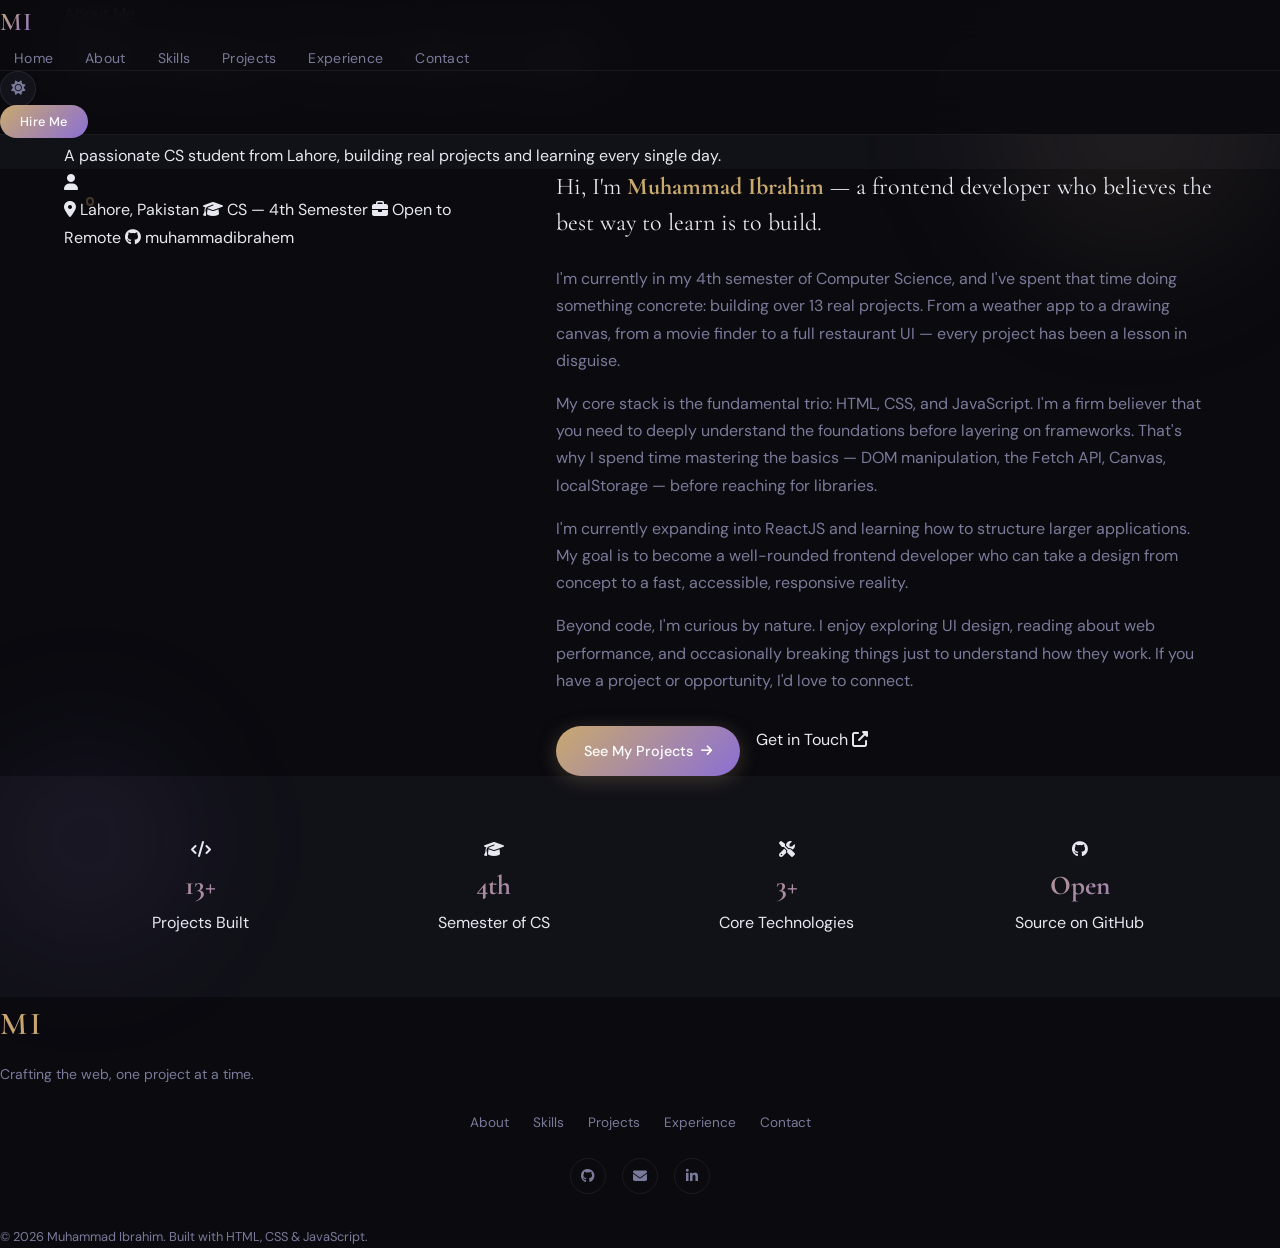
==== about.html @ be1a6e33 "first" ====
<!DOCTYPE html>
<html lang="en" data-theme="dark">
    <head>
        <meta charset="UTF-8">
        <meta name="viewport" content="width=device-width, initial-scale=1.0">
        <meta name="description" content="About Muhammad Ibrahim — CS student, frontend developer, and lifelong learner.">
        <title>About — Muhammad Ibrahim</title>
        <link rel="preconnect" href="https://fonts.googleapis.com">
        <link rel="preconnect" href="https://fonts.gstatic.com" crossorigin>
        <link href="https://fonts.googleapis.com/css2?family=Cormorant+Garamond:ital,wght@0,300;0,400;0,600;1,300;1,400&family=DM+Sans:wght@300;400;500&family=DM+Mono:wght@400;500&display=swap" rel="stylesheet">
        <link rel="stylesheet" href="https://cdnjs.cloudflare.com/ajax/libs/font-awesome/6.5.0/css/all.min.css">
        <link rel="stylesheet" href="style.css">
    </head>
    <body>
        <button id="back-to-top" aria-label="Back to top">
            <i class="fas fa-arrow-up"></i>
        </button>
        <header id="navbar">
            <nav class="nav-inner">
                <a href="index.html" class="nav-logo">MI</a>
                <ul class="nav-links">
                    <li>
                        <a href="index.html" class="nav-link">Home</a>
                    </li>
                    <li>
                        <a href="about.html" class="nav-link">About</a>
                    </li>
                    <li>
                        <a href="skills.html" class="nav-link">Skills</a>
                    </li>
                    <li>
                        <a href="projects.html" class="nav-link">Projects</a>
                    </li>
                    <li>
                        <a href="experience.html" class="nav-link">Experience</a>
                    </li>
                    <li>
                        <a href="index.html#contact" class="nav-link">Contact</a>
                    </li>
                </ul>
                <div class="nav-right">
                    <button id="theme-toggle" aria-label="Toggle theme">
                        <i id="theme-icon" class="fas fa-sun"></i>
                    </button>
                    <a href="index.html#contact" class="btn-hire">Hire Me</a>
                    <button
                        class="hamburger"
                        id="hamburger"
                        aria-label="Menu"
                        aria-expanded="false"
                    >
                        <span></span>
                        <span></span>
                        <span></span>
                    </button>
                </div>
            </nav>
            <div class="mobile-menu" id="mobile-menu">
                <ul>
                    <li>
                        <a href="index.html" class="mobile-link">Home</a>
                    </li>
                    <li>
                        <a href="about.html" class="mobile-link active">About</a>
                    </li>
                    <li>
                        <a href="skills.html" class="mobile-link">Skills</a>
                    </li>
                    <li>
                        <a href="projects.html" class="mobile-link">Projects</a>
                    </li>
                    <li>
                        <a href="experience.html" class="mobile-link">Experience</a>
                    </li>
                    <li>
                        <a href="index.html#contact" class="mobile-link">Contact</a>
                    </li>
                </ul>
            </div>
        </header>
        <main>
            <!-- PAGE HEADER -->
            <div class="page-header" style="background:var(--bg-2);">
                <div class="container">
                    <p class="section-eyebrow reveal">About Me</p>
                    <h1 class="section-title reveal">The Story
                        <em>Behind</em> the Code
                    </h1>
                    <p class="section-desc reveal">A passionate CS student from Lahore, building real projects and learning every single day.</p>
                </div>
                <!-- subtle orbs -->
                <div style="position:absolute;top:-10%;right:-5%;width:420px;height:420px;border-radius:50%;background:radial-gradient(circle,rgba(201,169,110,0.12),transparent 70%);filter:blur(60px);pointer-events:none;" aria-hidden="true"></div>
                <div style="position:absolute;bottom:-10%;left:-5%;width:300px;height:300px;border-radius:50%;background:radial-gradient(circle,rgba(139,111,212,0.12),transparent 70%);filter:blur(60px);pointer-events:none;" aria-hidden="true"></div>
            </div>
            <!-- ABOUT CONTENT -->
            <div class="about-wrap" style="background:var(--bg);">
                <div class="container">
                    <div class="about-grid">
                        <!-- Image column -->
                        <div class="about-img-col reveal">
                            <div class="about-img-frame">
                                <img
                                    src="photo.png"
                                    alt="Muhammad Ibrahim"
                                    class="about-photo"
                                    onerror="this.style.display='none';this.nextElementSibling.style.display='flex'"
                                >
                                <div class="about-photo-placeholder" style="display:none">
                                    <i class="fas fa-user"></i>
                                </div>
                                <div class="about-img-accent" aria-hidden="true"></div>
                            </div>
                            <div class="about-chips">
                                <span class="chip">
                                    <i class="fas fa-map-marker-alt"></i> Lahore, Pakistan
                                </span>
                                <span class="chip">
                                    <i class="fas fa-graduation-cap"></i> CS — 4th Semester
                                </span>
                                <span class="chip">
                                    <i class="fas fa-briefcase"></i> Open to Remote
                                </span>
                                <span class="chip">
                                    <i class="fab fa-github"></i> muhammadibrahem
                                </span>
                            </div>
                        </div>
                        <!-- Text column -->
                        <div class="about-text-col">
                            <p class="about-intro reveal">
                                Hi, I'm
                                <strong>Muhammad Ibrahim</strong>
                                — a frontend developer who believes the best way to learn is to build.
                            </p>
                            <p class="about-body reveal">
                                I'm currently in my 4th semester of Computer Science, and I've spent that time doing something concrete: building over 13 real projects. From a weather app to a drawing canvas, from a movie finder to a full restaurant UI — every project has been a lesson in disguise.
                            </p>
                            <p class="about-body reveal">
                                My core stack is the fundamental trio: HTML, CSS, and JavaScript. I'm a firm believer that you need to deeply understand the foundations before layering on frameworks. That's why I spend time mastering the basics — DOM manipulation, the Fetch API, Canvas, localStorage — before reaching for libraries.
                            </p>
                            <p class="about-body reveal">
                                I'm currently expanding into ReactJS and learning how to structure larger applications. My goal is to become a well-rounded frontend developer who can take a design from concept to a fast, accessible, responsive reality.
                            </p>
                            <p class="about-body reveal">
                                Beyond code, I'm curious by nature. I enjoy exploring UI design, reading about web performance, and occasionally breaking things just to understand how they work. If you have a project or opportunity, I'd love to connect.
                            </p>
                            <div class="about-cta reveal">
                                <a href="projects.html" class="btn-primary">See My Projects
                                    <i class="fas fa-arrow-right"></i>
                                </a>
                                <a href="index.html#contact" class="btn-ghost">Get in Touch
                                    <i class="fas fa-external-link-alt"></i>
                                </a>
                            </div>
                        </div>
                    </div>
                </div>
            </div>
            <!-- QUICK FACTS STRIP -->
            <div style="background:var(--bg-2); padding:60px 0;">
                <div class="container">
                    <div style="display:grid;grid-template-columns:repeat(auto-fit,minmax(180px,1fr));gap:1.25rem;">
                        <div class="qnav-card reveal" data-delay="1" style="text-align:center;align-items:center;">
                            <div class="qnav-icon">
                                <i class="fas fa-code"></i>
                            </div>
                            <h3 style="font-size:1.7rem;font-family:'Cormorant Garamond',serif;background:var(--gradient);-webkit-background-clip:text;-webkit-text-fill-color:transparent;background-clip:text;">13+</h3>
                            <p>Projects Built</p>
                        </div>
                        <div class="qnav-card reveal" data-delay="2" style="text-align:center;align-items:center;">
                            <div class="qnav-icon">
                                <i class="fas fa-graduation-cap"></i>
                            </div>
                            <h3 style="font-size:1.7rem;font-family:'Cormorant Garamond',serif;background:var(--gradient);-webkit-background-clip:text;-webkit-text-fill-color:transparent;background-clip:text;">4th</h3>
                            <p>Semester of CS</p>
                        </div>
                        <div class="qnav-card reveal" data-delay="3" style="text-align:center;align-items:center;">
                            <div class="qnav-icon">
                                <i class="fas fa-tools"></i>
                            </div>
                            <h3 style="font-size:1.7rem;font-family:'Cormorant Garamond',serif;background:var(--gradient);-webkit-background-clip:text;-webkit-text-fill-color:transparent;background-clip:text;">3+</h3>
                            <p>Core Technologies</p>
                        </div>
                        <div class="qnav-card reveal" data-delay="4" style="text-align:center;align-items:center;">
                            <div class="qnav-icon">
                                <i class="fab fa-github"></i>
                            </div>
                            <h3 style="font-size:1.7rem;font-family:'Cormorant Garamond',serif;background:var(--gradient);-webkit-background-clip:text;-webkit-text-fill-color:transparent;background-clip:text;">Open</h3>
                            <p>Source on GitHub</p>
                        </div>
                    </div>
                </div>
            </div>
        </main>
        <footer>
            <div class="footer-inner">
                <div class="footer-logo">MI</div>
                <p class="footer-tagline">Crafting the web, one project at a time.</p>
                <div class="footer-links">
                    <a href="about.html">About</a>
                    <a href="skills.html">Skills</a>
                    <a href="projects.html">Projects</a>
                    <a href="experience.html">Experience</a>
                    <a href="index.html#contact">Contact</a>
                </div>
                <div class="footer-social">
                    <a
                        href="https://github.com/muhammadibrahem"
                        target="_blank"
                        rel="noopener"
                        aria-label="GitHub"
                    >
                        <i class="fab fa-github"></i>
                    </a>
                    <a href="https://mail.google.com/mail/?view=cm&fs=1&to=muibraheem662@gmail.com" target="_blank" aria-label="Email">
                        <i class="fas fa-envelope"></i>
                    </a>
                    <a href="#" aria-label="LinkedIn">
                        <i class="fab fa-linkedin-in"></i>
                    </a>
                </div>
                <p class="footer-copy">© 2026 Muhammad Ibrahim. Built with HTML, CSS &amp; JavaScript.</p>
            </div>
        </footer>
        <script src="script.js"></script>
    </body>
</html>
---- style.css ----
/* =============================================
   CSS VARIABLES & THEME
============================================= */
:root {
    /* Dark Theme (default) */
    --bg: #0a0a0f;
    --bg-2: #111118;
    --bg-card: #13131c;
    --bg-glass: rgba(19, 19, 28, 0.8);
    --border: rgba(255, 255, 255, 0.07);
    --border-hover: rgba(255, 255, 255, 0.15);
    --text: #e8e8f0;
    --text-muted: #7a7a9a;
    --text-light: #b0b0cc;
    --accent: #c9a96e;
    --accent-2: #8b6fd4;
    --accent-glow: rgba(201, 169, 110, 0.15);
    --accent-glow-2: rgba(139, 111, 212, 0.15);
    --gradient: linear-gradient(135deg, #c9a96e 0%, #8b6fd4 100%);
    --shadow-card: 0 8px 32px rgba(0, 0, 0, 0.4);
    --shadow-hover: 0 16px 48px rgba(0, 0, 0, 0.6);
    --nav-bg: rgba(10, 10, 15, 0.92);
    --radius: 16px;
    --radius-sm: 8px;
    --transition: 0.35s cubic-bezier(0.4, 0, 0.2, 1);
}

[data-theme="light"] {
    --bg: #f5f4f0;
    --bg-2: #eeede8;
    --bg-card: #ffffff;
    --bg-glass: rgba(255, 255, 255, 0.85);
    --border: rgba(0, 0, 0, 0.08);
    --border-hover: rgba(0, 0, 0, 0.18);
    --text: #1a1a2e;
    --text-muted: #888;
    --text-light: #555;
    --accent: #b5883e;
    --accent-2: #6f4fc4;
    --accent-glow: rgba(181, 136, 62, 0.12);
    --accent-glow-2: rgba(111, 79, 196, 0.12);
    --shadow-card: 0 4px 24px rgba(0, 0, 0, 0.1);
    --shadow-hover: 0 12px 36px rgba(0, 0, 0, 0.18);
    --nav-bg: rgba(245, 244, 240, 0.95);
}

/* =============================================
   RESET & BASE
============================================= */
*,
*::before,
*::after {
    box-sizing: border-box;
    margin: 0;
    padding: 0;
}

html {
    scroll-behavior: smooth;
    font-size: 16px;
}

body {
    font-family: 'DM Sans', sans-serif;
    background: var(--bg);
    color: var(--text);
    overflow-x: hidden;
    line-height: 1.7;
    cursor: none;
}

@media (pointer: coarse) {
    body {
        cursor: auto;
    }
}

img {
    max-width: 100%;
    display: block;
}

a {
    text-decoration: none;
    color: inherit;
}

ul {
    list-style: none;
}

button {
    cursor: none;
    border: none;
    background: none;
    font-family: inherit;
}

@media (pointer: coarse) {
    button {
        cursor: pointer;
    }
}

section {
    padding: 100px 0;
    position: relative;
}

.container {
    width: 90%;
    max-width: 1200px;
    margin: 0 auto;
}

/* =============================================
   CUSTOM CURSOR
============================================= */
#cursor {
    width: 8px;
    height: 8px;
    background: var(--accent);
    border-radius: 50%;
    position: fixed;
    top: 0;
    left: 0;
    pointer-events: none;
    z-index: 9999;
    transform: translate(-50%, -50%);
    transition: width 0.2s, height 0.2s, background 0.2s;
}

#cursor-follower {
    width: 32px;
    height: 32px;
    border: 1.5px solid var(--accent);
    border-radius: 50%;
    position: fixed;
    top: 0;
    left: 0;
    pointer-events: none;
    z-index: 9998;
    transform: translate(-50%, -50%);
    transition: transform 0.12s ease, width 0.25s, height 0.25s, opacity 0.25s, border-color 0.25s;
    opacity: 0.6;
}

#cursor.cursor-hover {
    width: 14px;
    height: 14px;
    background: var(--accent-2);
}

#cursor-follower.cursor-hover {
    width: 48px;
    height: 48px;
    border-color: var(--accent-2);
    opacity: 0.4;
}

@media (pointer: coarse) {

    #cursor,
    #cursor-follower {
        display: none;
    }
}

/* =============================================
   PRELOADER
============================================= */
#preloader {
    position: fixed;
    inset: 0;
    background: var(--bg);
    z-index: 10000;
    display: flex;
    align-items: center;
    justify-content: center;
    transition: opacity 0.6s, visibility 0.6s;
}

#preloader.hidden {
    opacity: 0;
    visibility: hidden;
    pointer-events: none;
}

.preloader-inner {
    text-align: center;
}

.preloader-logo {
    font-family: 'Cormorant Garamond', serif;
    font-size: 3rem;
    font-weight: 600;
    background: var(--gradient);
    -webkit-background-clip: text;
    -webkit-text-fill-color: transparent;
    background-clip: text;
    margin-bottom: 2rem;
    letter-spacing: 0.1em;
}

.preloader-bar {
    width: 200px;
    height: 2px;
    background: var(--border);
    border-radius: 2px;
    margin: 0 auto 1rem;
    overflow: hidden;
}

.preloader-fill {
    height: 100%;
    background: var(--gradient);
    border-radius: 2px;
    width: 0;
    animation: preloadFill 1.8s cubic-bezier(0.4, 0, 0.2, 1) forwards;
}

@keyframes preloadFill {
    to {
        width: 100%;
    }
}

.preloader-text {
    font-family: 'DM Mono', monospace;
    font-size: 0.75rem;
    color: var(--text-muted);
    letter-spacing: 0.15em;
}

/* =============================================
   BACK TO TOP
============================================= */
#back-to-top {
    position: fixed;
    bottom: 2rem;
    right: 2rem;
    width: 44px;
    height: 44px;
    background: var(--gradient);
    border-radius: 50%;
    display: flex;
    align-items: center;
    justify-content: center;
    color: #fff;
    font-size: 0.9rem;
    opacity: 0;
    pointer-events: none;
    transition: opacity 0.3s, transform 0.3s;
    z-index: 999;
    box-shadow: 0 4px 16px rgba(0, 0, 0, 0.3);
}

#back-to-top.visible {
    opacity: 1;
    pointer-events: all;
}

#back-to-top:hover {
    transform: translateY(-3px);
}

/* =============================================
   NAVBAR
============================================= */
#navbar {
    position: fixed;
    top: 0;
    left: 0;
    right: 0;
    background: var(--nav-bg);
    backdrop-filter: blur(20px);
    border-bottom: 1px solid var(--border);
    z-index: 1000;
    transition: transform 0.3s, box-shadow 0.3s;
}

#navbar.scrolled {
    box-shadow: 0 4px 32px rgba(0, 0, 0, 0.2);
}

#navbar.hidden {
    transform: translateY(-100%);
}

.nav-container {
    width: 90%;
    max-width: 1200px;
    margin: 0 auto;
    display: flex;
    align-items: center;
    height: 70px;
    gap: 2rem;
}

.nav-logo {
    font-family: 'Cormorant Garamond', serif;
    font-size: 1.6rem;
    font-weight: 600;
    background: var(--gradient);
    -webkit-background-clip: text;
    -webkit-text-fill-color: transparent;
    background-clip: text;
    letter-spacing: 0.05em;
    flex-shrink: 0;
}

.nav-links {
    display: flex;
    gap: 0.25rem;
    margin-left: auto;
}

.nav-link {
    font-size: 0.875rem;
    font-weight: 400;
    color: var(--text-muted);
    padding: 0.5rem 0.875rem;
    border-radius: var(--radius-sm);
    transition: color var(--transition), background var(--transition);
    letter-spacing: 0.02em;
}

.nav-link:hover,
.nav-link.active {
    color: var(--text);
    background: var(--accent-glow);
}

.nav-link.active {
    color: var(--accent);
}

.nav-actions {
    display: flex;
    align-items: center;
    gap: 0.75rem;
    flex-shrink: 0;
}

#theme-toggle {
    width: 36px;
    height: 36px;
    border-radius: 50%;
    background: var(--bg-card);
    border: 1px solid var(--border);
    display: flex;
    align-items: center;
    justify-content: center;
    color: var(--text-muted);
    font-size: 0.9rem;
    transition: color var(--transition), border-color var(--transition), transform 0.3s;
}

#theme-toggle:hover {
    color: var(--accent);
    border-color: var(--accent);
    transform: rotate(20deg);
}

.btn-hire {
    font-size: 0.8rem;
    font-weight: 500;
    padding: 0.5rem 1.25rem;
    background: var(--gradient);
    color: #fff !important;
    border-radius: 50px;
    transition: opacity 0.2s, transform 0.2s;
    letter-spacing: 0.03em;
}

.btn-hire:hover {
    opacity: 0.85;
    transform: translateY(-1px);
}

.hamburger {
    display: none;
    flex-direction: column;
    gap: 5px;
    width: 32px;
    padding: 4px;
}

.hamburger span {
    display: block;
    height: 2px;
    background: var(--text-muted);
    border-radius: 2px;
    transition: transform 0.3s, opacity 0.3s;
}

.hamburger.open span:nth-child(1) {
    transform: translateY(7px) rotate(45deg);
}

.hamburger.open span:nth-child(2) {
    opacity: 0;
}

.hamburger.open span:nth-child(3) {
    transform: translateY(-7px) rotate(-45deg);
}

.mobile-menu {
    position: absolute;
    top: 70px;
    left: 0;
    right: 0;
    background: var(--nav-bg);
    backdrop-filter: blur(20px);
    border-bottom: 1px solid var(--border);
    max-height: 0;
    overflow: hidden;
    transition: max-height 0.4s cubic-bezier(0.4, 0, 0.2, 1), padding 0.3s;
}

.mobile-menu.open {
    max-height: 400px;
    padding: 1rem 0;
}

.mobile-menu ul {
    padding: 0.5rem 5%;
    display: flex;
    flex-direction: column;
    gap: 0.25rem;
}

.mobile-link {
    display: block;
    padding: 0.75rem 1rem;
    border-radius: var(--radius-sm);
    color: var(--text-light);
    font-size: 0.95rem;
    transition: color 0.2s, background 0.2s;
}

.mobile-link:hover {
    color: var(--accent);
    background: var(--accent-glow);
}

/* =============================================
   SECTION LABELS & TITLES
============================================= */
.section-label {
    font-family: 'DM Mono', monospace;
    font-size: 0.75rem;
    font-weight: 500;
    color: var(--accent);
    letter-spacing: 0.2em;
    text-transform: uppercase;
    margin-bottom: 0.75rem;
}

.section-title {
    font-family: 'Cormorant Garamond', serif;
    font-size: clamp(2.2rem, 4vw, 3.2rem);
    font-weight: 600;
    color: var(--text);
    line-height: 1.15;
    margin-bottom: 3.5rem;
}

.section-title em {
    font-style: italic;
    background: var(--gradient);
    -webkit-background-clip: text;
    -webkit-text-fill-color: transparent;
    background-clip: text;
}

/* =============================================
   SCROLL REVEAL
============================================= */
.reveal {
    opacity: 0;
    transform: translateY(30px);
    transition: opacity 0.7s cubic-bezier(0.4, 0, 0.2, 1), transform 0.7s cubic-bezier(0.4, 0, 0.2, 1);
}

.reveal.revealed {
    opacity: 1;
    transform: translateY(0);
}

.reveal-hero {
    opacity: 0;
    transform: translateX(-40px);
    transition: opacity 0.9s 0.3s, transform 0.9s 0.3s;
}

.reveal-hero.revealed {
    opacity: 1;
    transform: translateX(0);
}

.reveal-hero-img {
    opacity: 0;
    transform: translateX(40px);
    transition: opacity 0.9s 0.5s, transform 0.9s 0.5s;
}

.reveal-hero-img.revealed {
    opacity: 1;
    transform: translateX(0);
}

/* =============================================
   HERO
============================================= */
#hero {
    min-height: 100vh;
    display: grid;
    grid-template-columns: 1fr 1fr;
    align-items: center;
    gap: 4rem;
    padding: 120px 5% 80px;
    position: relative;
    overflow: hidden;
}

.hero-bg-grid {
    position: absolute;
    inset: 0;
    background-image:
        linear-gradient(var(--border) 1px, transparent 1px),
        linear-gradient(90deg, var(--border) 1px, transparent 1px);
    background-size: 60px 60px;
    mask-image: radial-gradient(ellipse 80% 60% at 50% 50%, #000 30%, transparent 100%);
    pointer-events: none;
}

.hero-orb {
    position: absolute;
    border-radius: 50%;
    filter: blur(80px);
    pointer-events: none;
    opacity: 0.3;
}

.hero-orb-1 {
    width: 600px;
    height: 600px;
    background: radial-gradient(circle, #c9a96e, transparent 70%);
    top: -20%;
    right: -10%;
    animation: floatOrb 8s ease-in-out infinite;
}

.hero-orb-2 {
    width: 400px;
    height: 400px;
    background: radial-gradient(circle, #8b6fd4, transparent 70%);
    bottom: -10%;
    left: -5%;
    animation: floatOrb 10s ease-in-out infinite reverse;
}

@keyframes floatOrb {

    0%,
    100% {
        transform: translate(0, 0);
    }

    50% {
        transform: translate(20px, 30px);
    }
}

.hero-content {
    position: relative;
    z-index: 2;
}

.hero-badge {
    display: inline-flex;
    align-items: center;
    gap: 8px;
    font-family: 'DM Mono', monospace;
    font-size: 0.75rem;
    color: var(--accent);
    background: var(--accent-glow);
    border: 1px solid rgba(201, 169, 110, 0.25);
    padding: 0.35rem 0.875rem;
    border-radius: 50px;
    margin-bottom: 1.5rem;
    letter-spacing: 0.1em;
}

.badge-dot {
    width: 7px;
    height: 7px;
    background: var(--accent);
    border-radius: 50%;
    animation: pulse 2s infinite;
}

@keyframes pulse {

    0%,
    100% {
        opacity: 1;
        transform: scale(1);
    }

    50% {
        opacity: 0.5;
        transform: scale(0.8);
    }
}

.hero-name {
    font-family: 'Cormorant Garamond', serif;
    font-size: clamp(3rem, 6vw, 5.5rem);
    font-weight: 600;
    line-height: 1.05;
    color: var(--text);
    margin-bottom: 1rem;
}

.hero-name em {
    font-style: italic;
    background: var(--gradient);
    -webkit-background-clip: text;
    -webkit-text-fill-color: transparent;
    background-clip: text;
}

.hero-title-row {
    font-family: 'DM Sans', sans-serif;
    font-size: clamp(1.1rem, 2.5vw, 1.4rem);
    color: var(--text-light);
    margin-bottom: 1.5rem;
    display: flex;
    align-items: center;
    gap: 6px;
    flex-wrap: wrap;
}

.hero-prefix {
    color: var(--text-muted);
}

#typing-text {
    color: var(--accent);
    font-weight: 500;
}

.cursor-blink {
    color: var(--accent);
    animation: blink 0.75s step-end infinite;
}

@keyframes blink {

    0%,
    100% {
        opacity: 1;
    }

    50% {
        opacity: 0;
    }
}

.hero-desc {
    font-size: 1rem;
    color: var(--text-muted);
    max-width: 480px;
    line-height: 1.8;
    margin-bottom: 2.5rem;
}

.hero-actions {
    display: flex;
    gap: 1rem;
    flex-wrap: wrap;
    margin-bottom: 3rem;
}

.btn-primary {
    display: inline-flex;
    align-items: center;
    gap: 0.5rem;
    padding: 0.8rem 1.75rem;
    background: var(--gradient);
    color: #fff;
    font-size: 0.9rem;
    font-weight: 500;
    border-radius: 50px;
    transition: opacity 0.25s, transform 0.25s, box-shadow 0.25s;
    border: none;
    box-shadow: 0 4px 20px rgba(201, 169, 110, 0.25);
}

.btn-primary:hover {
    opacity: 0.85;
    transform: translateY(-2px);
    box-shadow: 0 8px 28px rgba(201, 169, 110, 0.35);
}

.btn-primary i {
    font-size: 0.8rem;
    transition: transform 0.25s;
}

.btn-primary:hover i {
    transform: translateX(3px);
}

.btn-outline {
    display: inline-flex;
    align-items: center;
    gap: 0.5rem;
    padding: 0.8rem 1.75rem;
    border: 1px solid var(--border-hover);
    color: var(--text-light);
    font-size: 0.9rem;
    font-weight: 400;
    border-radius: 50px;
    transition: border-color 0.25s, color 0.25s, background 0.25s, transform 0.25s;
}

.btn-outline:hover {
    border-color: var(--accent);
    color: var(--accent);
    background: var(--accent-glow);
    transform: translateY(-2px);
}

.btn-resume {
    display: inline-flex;
    align-items: center;
    gap: 0.5rem;
    padding: 0.8rem 1.5rem;
    background: var(--bg-card);
    border: 1px solid var(--border);
    color: var(--text-muted);
    font-size: 0.85rem;
    border-radius: 50px;
    transition: border-color 0.25s, color 0.25s, transform 0.25s;
}

.btn-resume:hover {
    border-color: var(--accent-2);
    color: var(--accent-2);
    transform: translateY(-2px);
}

.hero-stats {
    display: flex;
    align-items: center;
    gap: 1.5rem;
}

.stat-item {
    text-align: center;
}

.stat-num {
    display: block;
    font-family: 'Cormorant Garamond', serif;
    font-size: 2.2rem;
    font-weight: 600;
    background: var(--gradient);
    -webkit-background-clip: text;
    -webkit-text-fill-color: transparent;
    background-clip: text;
    line-height: 1;
}

.stat-label {
    font-size: 0.75rem;
    color: var(--text-muted);
    letter-spacing: 0.05em;
}

.stat-divider {
    width: 1px;
    height: 36px;
    background: var(--border);
}

/* Hero Image */
.hero-image-wrap {
    position: relative;
    z-index: 2;
    display: flex;
    align-items: center;
    justify-content: center;
}

.hero-image-glow {
    position: absolute;
    width: 320px;
    height: 320px;
    background: radial-gradient(circle, rgba(201, 169, 110, 0.2) 0%, transparent 70%);
    border-radius: 50%;
    animation: floatOrb 6s ease-in-out infinite;
}

.hero-image-ring {
    position: absolute;
    width: 360px;
    height: 360px;
    border: 1px solid var(--border);
    border-radius: 50%;
    animation: spin 20s linear infinite;
}

@keyframes spin {
    to {
        transform: rotate(360deg);
    }
}

.hero-image-ring::before {
    content: '';
    position: absolute;
    top: -4px;
    left: 50%;
    transform: translateX(-50%);
    width: 8px;
    height: 8px;
    background: var(--accent);
    border-radius: 50%;
}

.hero-photo,
.hero-photo-placeholder {
    width: 280px;
    height: 280px;
    border-radius: 50%;
    object-fit: cover;
    object-position: top center;
    border: 2px solid var(--border);
    position: relative;
    z-index: 1;
    box-shadow: 0 20px 60px rgba(0, 0, 0, 0.4);
}

.hero-photo-placeholder {
    background: var(--bg-card);
    display: flex;
    align-items: center;
    justify-content: center;
    font-size: 5rem;
    color: var(--text-muted);
}

.hero-image-badge {
    position: absolute;
    bottom: 10px;
    right: -20px;
    background: var(--bg-card);
    border: 1px solid var(--border);
    padding: 0.6rem 1rem;
    border-radius: 50px;
    font-size: 0.8rem;
    color: var(--text-light);
    white-space: nowrap;
    box-shadow: var(--shadow-card);
    z-index: 3;
}

.hero-image-badge i {
    color: var(--accent);
    margin-right: 5px;
}

.scroll-indicator {
    position: absolute;
    bottom: 2rem;
    left: 50%;
    transform: translateX(-50%);
    display: flex;
    flex-direction: column;
    align-items: center;
    gap: 0.5rem;
    color: var(--text-muted);
    font-size: 0.7rem;
    letter-spacing: 0.15em;
    text-transform: uppercase;
    animation: bounce 2s ease-in-out infinite;
    z-index: 2;
}

.scroll-mouse {
    width: 22px;
    height: 34px;
    border: 1.5px solid var(--text-muted);
    border-radius: 11px;
    display: flex;
    justify-content: center;
    padding-top: 6px;
}

.scroll-wheel {
    width: 3px;
    height: 6px;
    background: var(--accent);
    border-radius: 2px;
    animation: scrollWheel 1.5s ease-in-out infinite;
}

@keyframes scrollWheel {

    0%,
    100% {
        transform: translateY(0);
        opacity: 1;
    }

    60% {
        transform: translateY(8px);
        opacity: 0;
    }
}

@keyframes bounce {

    0%,
    100% {
        transform: translateX(-50%) translateY(0);
    }

    50% {
        transform: translateX(-50%) translateY(-6px);
    }
}

/* =============================================
   ABOUT
============================================= */
#about {
    background: var(--bg-2);
}

.about-grid {
    display: grid;
    grid-template-columns: 1fr 1.6fr;
    gap: 5rem;
    align-items: start;
}

.about-img-frame {
    position: relative;
    display: inline-block;
}

.about-photo,
.about-photo-ph {
    width: 100%;
    aspect-ratio: 3/4;
    object-fit: cover;
    object-position: top center;
    border-radius: var(--radius);
    border: 1px solid var(--border);
}

.about-photo-ph {
    background: var(--bg-card);
    display: flex;
    align-items: center;
    justify-content: center;
    font-size: 6rem;
    color: var(--text-muted);
}

.about-img-accent {
    position: absolute;
    bottom: -1rem;
    right: -1rem;
    width: 60%;
    height: 60%;
    border: 2px solid var(--accent);
    border-radius: var(--radius);
    z-index: -1;
    opacity: 0.3;
}

.about-quick-info {
    display: flex;
    flex-wrap: wrap;
    gap: 0.5rem;
    margin-top: 1.5rem;
}

.info-chip {
    display: inline-flex;
    align-items: center;
    gap: 6px;
    font-size: 0.8rem;
    color: var(--text-muted);
    background: var(--bg-card);
    border: 1px solid var(--border);
    padding: 0.35rem 0.875rem;
    border-radius: 50px;
}

.info-chip i {
    color: var(--accent);
    font-size: 0.7rem;
}

.about-intro {
    font-family: 'Cormorant Garamond', serif;
    font-size: 1.5rem;
    font-weight: 400;
    color: var(--text);
    margin-bottom: 1.5rem;
    line-height: 1.5;
}

.about-intro strong {
    color: var(--accent);
}

.about-body {
    color: var(--text-muted);
    margin-bottom: 1rem;
}

.about-cta {
    display: flex;
    gap: 1rem;
    flex-wrap: wrap;
    margin-top: 2rem;
}

.btn-text {
    display: inline-flex;
    align-items: center;
    gap: 0.4rem;
    color: var(--text-muted);
    font-size: 0.9rem;
    transition: color 0.25s;
}

.btn-text:hover {
    color: var(--accent);
}

.btn-text i {
    font-size: 0.75rem;
}

/* =============================================
   SKILLS
============================================= */
#skills {
    background: var(--bg);
}

.skills-grid {
    display: grid;
    grid-template-columns: repeat(auto-fit, minmax(240px, 1fr));
    gap: 1.25rem;
}

.skill-card {
    background: var(--bg-card);
    border: 1px solid var(--border);
    border-radius: var(--radius);
    padding: 1.75rem;
    transition: transform var(--transition), border-color var(--transition), box-shadow var(--transition);
    position: relative;
    overflow: hidden;
}

.skill-card::before {
    content: '';
    position: absolute;
    top: 0;
    left: 0;
    right: 0;
    height: 2px;
    background: var(--gradient);
    opacity: 0;
    transition: opacity 0.3s;
}

.skill-card:hover {
    transform: translateY(-4px);
    border-color: var(--border-hover);
    box-shadow: var(--shadow-hover);
}

.skill-card:hover::before {
    opacity: 1;
}

.skill-icon {
    font-size: 2rem;
    margin-bottom: 0.75rem;
}

.skill-card:nth-child(1) .skill-icon {
    color: #e34f26;
}

.skill-card:nth-child(2) .skill-icon {
    color: #264de4;
}

.skill-card:nth-child(3) .skill-icon {
    color: #f7df1e;
}

.skill-card:nth-child(4) .skill-icon {
    color: #61dafb;
}

.skill-card:nth-child(5) .skill-icon {
    color: #3c873a;
}

.skill-card:nth-child(6) .skill-icon {
    color: #f05033;
}

.skill-card:nth-child(7) .skill-icon {
    color: #a259ff;
}

.skill-card:nth-child(8) .skill-icon {
    color: #00758f;
}

.skill-card h3 {
    font-size: 0.95rem;
    font-weight: 500;
    color: var(--text);
    margin-bottom: 0.75rem;
}

.skill-bar-wrap {
    margin-bottom: 0.5rem;
}

.skill-bar {
    width: 100%;
    height: 4px;
    background: var(--border);
    border-radius: 4px;
    overflow: hidden;
}

.skill-fill {
    height: 100%;
    background: var(--gradient);
    border-radius: 4px;
    width: 0;
    transition: width 1.2s cubic-bezier(0.4, 0, 0.2, 1);
}

.skill-pct {
    font-family: 'DM Mono', monospace;
    font-size: 0.75rem;
    color: var(--text-muted);
}

/* =============================================
   PROJECTS
============================================= */
#projects {
    background: var(--bg-2);
}

.filter-bar {
    display: flex;
    gap: 0.5rem;
    flex-wrap: wrap;
    margin-bottom: 3rem;
}

.filter-btn {
    padding: 0.5rem 1.25rem;
    border-radius: 50px;
    font-size: 0.85rem;
    font-weight: 400;
    color: var(--text-muted);
    background: var(--bg-card);
    border: 1px solid var(--border);
    transition: all 0.25s;
}

.filter-btn:hover,
.filter-btn.active {
    background: var(--gradient);
    color: #fff;
    border-color: transparent;
}

.projects-grid {
    display: grid;
    grid-template-columns: repeat(auto-fill, minmax(340px, 1fr));
    gap: 1.5rem;
}

.project-card {
    background: var(--bg-card);
    border: 1px solid var(--border);
    border-radius: var(--radius);
    overflow: hidden;
    transition: transform var(--transition), border-color var(--transition), box-shadow var(--transition), opacity 0.4s;
}

.project-card:hover {
    transform: translateY(-6px);
    border-color: var(--border-hover);
    box-shadow: var(--shadow-hover);
}

.project-card.hidden {
    opacity: 0;
    pointer-events: none;
    transform: scale(0.95);
}

.project-img-wrap {
    position: relative;
    height: 200px;
    overflow: hidden;
}

.project-img-ph {
    width: 100%;
    height: 100%;
    display: flex;
    align-items: center;
    justify-content: center;
    font-size: 3.5rem;
    transition: transform 0.4s;
}

.web-ph {
    background: linear-gradient(135deg, #1a1a2e, #16213e);
    color: #c9a96e;
}

.app-ph {
    background: linear-gradient(135deg, #1a1a2e, #0f3460);
    color: #8b6fd4;
}

.ui-ph {
    background: linear-gradient(135deg, #2d1b69, #11003a);
    color: #a259ff;
}

.web2-ph {
    background: linear-gradient(135deg, #0a1628, #1c2f5e);
    color: #61dafb;
}

.app2-ph {
    background: linear-gradient(135deg, #1c0a0a, #3d0f0f);
    color: #ff6b6b;
}

.ui2-ph {
    background: linear-gradient(135deg, #0a2e0a, #0f3d1a);
    color: #51cf66;
}

.project-card:hover .project-img-ph {
    transform: scale(1.05);
}

.project-overlay {
    position: absolute;
    inset: 0;
    background: rgba(0, 0, 0, 0.6);
    display: flex;
    align-items: center;
    justify-content: center;
    opacity: 0;
    transition: opacity 0.3s;
}

.project-card:hover .project-overlay {
    opacity: 1;
}

.project-modal-btn {
    padding: 0.6rem 1.5rem;
    background: var(--gradient);
    color: #fff;
    border-radius: 50px;
    font-size: 0.85rem;
    font-weight: 500;
    transition: transform 0.2s;
}

.project-modal-btn:hover {
    transform: scale(1.05);
}

.project-body {
    padding: 1.5rem;
}

.project-tags {
    display: flex;
    gap: 0.4rem;
    flex-wrap: wrap;
    margin-bottom: 0.75rem;
}

.tag {
    font-size: 0.7rem;
    font-weight: 500;
    font-family: 'DM Mono', monospace;
    padding: 0.2rem 0.6rem;
    background: var(--accent-glow);
    color: var(--accent);
    border: 1px solid rgba(201, 169, 110, 0.2);
    border-radius: 4px;
    letter-spacing: 0.05em;
}

.project-title {
    font-size: 1.05rem;
    font-weight: 500;
    color: var(--text);
    margin-bottom: 0.5rem;
}

.project-desc {
    font-size: 0.875rem;
    color: var(--text-muted);
    line-height: 1.6;
    margin-bottom: 1.25rem;
}

.project-links {
    display: flex;
    gap: 0.75rem;
}

.btn-project {
    display: inline-flex;
    align-items: center;
    gap: 0.4rem;
    font-size: 0.8rem;
    font-weight: 500;
    padding: 0.45rem 1rem;
    background: var(--gradient);
    color: #fff;
    border-radius: 50px;
    transition: opacity 0.2s, transform 0.2s;
}

.btn-project:hover {
    opacity: 0.85;
    transform: translateY(-1px);
}

.btn-project-outline {
    display: inline-flex;
    align-items: center;
    gap: 0.4rem;
    font-size: 0.8rem;
    font-weight: 400;
    padding: 0.45rem 1rem;
    border: 1px solid var(--border-hover);
    color: var(--text-muted);
    border-radius: 50px;
    transition: border-color 0.2s, color 0.2s, transform 0.2s;
}

.btn-project-outline:hover {
    border-color: var(--accent);
    color: var(--accent);
    transform: translateY(-1px);
}

/* Modal */
.modal-overlay {
    position: fixed;
    inset: 0;
    background: rgba(0, 0, 0, 0.7);
    backdrop-filter: blur(10px);
    z-index: 2000;
    display: flex;
    align-items: center;
    justify-content: center;
    opacity: 0;
    pointer-events: none;
    transition: opacity 0.3s;
    padding: 1rem;
}

.modal-overlay.open {
    opacity: 1;
    pointer-events: all;
}

.modal-box {
    background: var(--bg-card);
    border: 1px solid var(--border);
    border-radius: var(--radius);
    max-width: 640px;
    width: 100%;
    max-height: 90vh;
    overflow-y: auto;
    position: relative;
    transform: scale(0.9);
    transition: transform 0.3s;
    box-shadow: 0 24px 64px rgba(0, 0, 0, 0.5);
}

.modal-overlay.open .modal-box {
    transform: scale(1);
}

.modal-close {
    position: absolute;
    top: 1rem;
    right: 1rem;
    width: 36px;
    height: 36px;
    background: var(--bg);
    border: 1px solid var(--border);
    border-radius: 50%;
    display: flex;
    align-items: center;
    justify-content: center;
    color: var(--text-muted);
    font-size: 0.85rem;
    transition: color 0.2s, border-color 0.2s;
}

.modal-close:hover {
    color: var(--accent);
    border-color: var(--accent);
}

.modal-img-wrap {
    height: 220px;
    overflow: hidden;
    border-radius: var(--radius) var(--radius) 0 0;
}

.modal-img-ph {
    width: 100%;
    height: 100%;
    display: flex;
    align-items: center;
    justify-content: center;
    font-size: 5rem;
}

.modal-content {
    padding: 2rem;
}

.modal-title {
    font-family: 'Cormorant Garamond', serif;
    font-size: 1.8rem;
    font-weight: 600;
    color: var(--text);
    margin-bottom: 0.75rem;
}

.modal-desc {
    color: var(--text-muted);
    font-size: 0.95rem;
    line-height: 1.7;
    margin-bottom: 1rem;
}

.modal-tags {
    display: flex;
    gap: 0.4rem;
    flex-wrap: wrap;
    margin-bottom: 1rem;
}

.modal-features {
    margin-bottom: 1.5rem;
}

.modal-features ul {
    padding-left: 1rem;
    color: var(--text-muted);
    font-size: 0.9rem;
}

.modal-features li {
    margin-bottom: 0.4rem;
    list-style: disc;
}

.modal-actions {
    display: flex;
    gap: 1rem;
    flex-wrap: wrap;
}

/* =============================================
   EXPERIENCE / TIMELINE
============================================= */
#experience {
    background: var(--bg);
}

.timeline {
    position: relative;
    max-width: 900px;
    margin: 0 auto;
    padding: 2rem 0;
}

.timeline::before {
    content: '';
    position: absolute;
    left: 50%;
    top: 0;
    bottom: 0;
    width: 1px;
    background: var(--border);
    transform: translateX(-50%);
}

.timeline-item {
    display: grid;
    grid-template-columns: 1fr 1fr;
    gap: 3rem;
    margin-bottom: 3rem;
    position: relative;
}

.timeline-dot {
    position: absolute;
    left: 50%;
    top: 1.5rem;
    width: 12px;
    height: 12px;
    background: var(--accent);
    border-radius: 50%;
    transform: translateX(-50%);
    box-shadow: 0 0 0 4px var(--bg), 0 0 0 5px var(--border);
    z-index: 1;
}

.timeline-item[data-side="left"] .timeline-card {
    grid-column: 1;
    grid-row: 1;
}

.timeline-item[data-side="right"] .timeline-card {
    grid-column: 2;
    grid-row: 1;
}

.timeline-card {
    background: var(--bg-card);
    border: 1px solid var(--border);
    border-radius: var(--radius);
    padding: 1.5rem;
    transition: border-color 0.25s, box-shadow 0.25s, transform 0.25s;
}

.timeline-card:hover {
    border-color: var(--border-hover);
    box-shadow: var(--shadow-card);
    transform: translateY(-2px);
}

.timeline-meta {
    display: flex;
    align-items: center;
    gap: 0.75rem;
    margin-bottom: 0.75rem;
    flex-wrap: wrap;
}

.timeline-date {
    font-family: 'DM Mono', monospace;
    font-size: 0.75rem;
    color: var(--text-muted);
}

.timeline-badge {
    font-size: 0.65rem;
    font-weight: 600;
    padding: 0.2rem 0.6rem;
    border-radius: 4px;
    text-transform: uppercase;
    letter-spacing: 0.08em;
}

.timeline-badge.work {
    background: rgba(201, 169, 110, 0.1);
    color: var(--accent);
}

.timeline-badge.intern {
    background: rgba(139, 111, 212, 0.1);
    color: var(--accent-2);
}

.timeline-badge.edu {
    background: rgba(97, 218, 251, 0.1);
    color: #61dafb;
}

.timeline-card h3 {
    font-size: 1rem;
    font-weight: 500;
    color: var(--text);
    margin-bottom: 0.25rem;
}

.timeline-card h4 {
    font-size: 0.85rem;
    color: var(--accent);
    margin-bottom: 0.75rem;
    font-weight: 400;
}

.timeline-card p {
    font-size: 0.875rem;
    color: var(--text-muted);
    line-height: 1.6;
    margin-bottom: 0.75rem;
}

.timeline-achievements {
    padding-left: 1rem;
}

.timeline-achievements li {
    font-size: 0.8rem;
    color: var(--text-muted);
    margin-bottom: 0.25rem;
    list-style: disc;
}

/* =============================================
   ACHIEVEMENTS
============================================= */
#achievements {
    background: var(--bg-2);
}

.ach-grid {
    display: grid;
    grid-template-columns: repeat(auto-fill, minmax(280px, 1fr));
    gap: 1.25rem;
}

.ach-card {
    background: var(--bg-card);
    border: 1px solid var(--border);
    border-radius: var(--radius);
    padding: 1.75rem;
    text-align: center;
    transition: transform var(--transition), border-color var(--transition), box-shadow var(--transition);
    position: relative;
}

.ach-card:hover {
    transform: translateY(-4px);
    border-color: var(--border-hover);
    box-shadow: var(--shadow-hover);
}

.ach-icon {
    font-size: 2rem;
    margin-bottom: 1rem;
    background: var(--gradient);
    -webkit-background-clip: text;
    -webkit-text-fill-color: transparent;
    background-clip: text;
}

.ach-card h3 {
    font-size: 1rem;
    font-weight: 500;
    color: var(--text);
    margin-bottom: 0.5rem;
}

.ach-card p {
    font-size: 0.85rem;
    color: var(--text-muted);
    line-height: 1.5;
    margin-bottom: 1rem;
}

.ach-year {
    display: inline-block;
    font-family: 'DM Mono', monospace;
    font-size: 0.75rem;
    color: var(--accent);
    background: var(--accent-glow);
    padding: 0.2rem 0.75rem;
    border-radius: 50px;
    border: 1px solid rgba(201, 169, 110, 0.2);
}

/* =============================================
   TESTIMONIALS
============================================= */
#testimonials {
    background: var(--bg);
}

.testimonials-slider {
    position: relative;
    overflow: hidden;
}

.testimonials-track {
    display: flex;
    transition: transform 0.5s cubic-bezier(0.4, 0, 0.2, 1);
}

.testimonial-card {
    min-width: 100%;
    background: var(--bg-card);
    border: 1px solid var(--border);
    border-radius: var(--radius);
    padding: 3rem;
    position: relative;
}

.testimonial-quote {
    font-family: 'Cormorant Garamond', serif;
    font-size: 6rem;
    line-height: 0.5;
    color: var(--accent);
    opacity: 0.2;
    position: absolute;
    top: 1.5rem;
    left: 2rem;
    pointer-events: none;
}

.testimonial-text {
    font-family: 'Cormorant Garamond', serif;
    font-size: 1.3rem;
    color: var(--text);
    line-height: 1.65;
    margin-bottom: 2rem;
    font-weight: 300;
    font-style: italic;
    position: relative;
    z-index: 1;
}

.testimonial-author {
    display: flex;
    align-items: center;
    gap: 1rem;
}

.testimonial-avatar {
    width: 48px;
    height: 48px;
    border-radius: 50%;
    background: var(--gradient);
    display: flex;
    align-items: center;
    justify-content: center;
    font-weight: 600;
    font-size: 0.85rem;
    color: #fff;
    flex-shrink: 0;
}

.testimonial-author strong {
    display: block;
    font-size: 0.9rem;
    color: var(--text);
}

.testimonial-author span {
    font-size: 0.8rem;
    color: var(--text-muted);
}

.slider-controls {
    display: flex;
    align-items: center;
    justify-content: center;
    gap: 1rem;
    margin-top: 2rem;
}

.slider-btn {
    width: 40px;
    height: 40px;
    border: 1px solid var(--border);
    border-radius: 50%;
    display: flex;
    align-items: center;
    justify-content: center;
    color: var(--text-muted);
    font-size: 0.85rem;
    background: var(--bg-card);
    transition: border-color 0.25s, color 0.25s, transform 0.25s;
}

.slider-btn:hover {
    border-color: var(--accent);
    color: var(--accent);
    transform: scale(1.05);
}

.slider-dots {
    display: flex;
    gap: 0.5rem;
}

.slider-dot {
    width: 8px;
    height: 8px;
    border-radius: 50%;
    background: var(--border);
    border: none;
    transition: background 0.25s, transform 0.25s;
}

.slider-dot.active {
    background: var(--accent);
    transform: scale(1.3);
}

/* =============================================
   CONTACT
============================================= */
#contact {
    background: var(--bg-2);
}

.contact-grid {
    display: grid;
    grid-template-columns: 1fr 1.4fr;
    gap: 5rem;
    align-items: start;
}

.contact-intro {
    font-size: 1rem;
    color: var(--text-muted);
    line-height: 1.75;
    margin-bottom: 2rem;
}

.contact-details {
    display: flex;
    flex-direction: column;
    gap: 1rem;
    margin-bottom: 2rem;
}

.contact-item {
    display: flex;
    align-items: center;
    gap: 1rem;
    text-decoration: none;
    color: inherit;
    transition: color 0.25s;
}

a.contact-item:hover {
    color: var(--accent);
}

.contact-item-icon {
    width: 44px;
    height: 44px;
    background: var(--bg-card);
    border: 1px solid var(--border);
    border-radius: var(--radius-sm);
    display: flex;
    align-items: center;
    justify-content: center;
    color: var(--accent);
    font-size: 1rem;
    flex-shrink: 0;
    transition: background 0.25s, border-color 0.25s;
}

a.contact-item:hover .contact-item-icon {
    background: var(--accent-glow);
    border-color: var(--accent);
}

.contact-item strong {
    display: block;
    font-size: 0.85rem;
    color: var(--text-muted);
    margin-bottom: 0.1rem;
}

.contact-item span {
    font-size: 0.9rem;
    color: var(--text);
}

.contact-social {
    display: flex;
    gap: 0.75rem;
}

.social-link {
    width: 42px;
    height: 42px;
    background: var(--bg-card);
    border: 1px solid var(--border);
    border-radius: var(--radius-sm);
    display: flex;
    align-items: center;
    justify-content: center;
    color: var(--text-muted);
    font-size: 1rem;
    transition: color 0.25s, border-color 0.25s, background 0.25s, transform 0.25s;
}

.social-link:hover {
    color: var(--accent);
    border-color: var(--accent);
    background: var(--accent-glow);
    transform: translateY(-2px);
}

/* Form */
.contact-form {
    display: flex;
    flex-direction: column;
    gap: 1.25rem;
}

.form-group {
    display: flex;
    flex-direction: column;
    gap: 0.5rem;
}

.form-group label {
    font-size: 0.8rem;
    color: var(--text-muted);
    letter-spacing: 0.05em;
    font-weight: 500;
}

.form-group input,
.form-group textarea {
    background: var(--bg-card);
    border: 1px solid var(--border);
    border-radius: var(--radius-sm);
    padding: 0.875rem 1rem;
    color: var(--text);
    font-family: inherit;
    font-size: 0.9rem;
    transition: border-color 0.25s, box-shadow 0.25s;
    outline: none;
    resize: vertical;
}

.form-group input:focus,
.form-group textarea:focus {
    border-color: var(--accent);
    box-shadow: 0 0 0 3px var(--accent-glow);
}

.form-group input::placeholder,
.form-group textarea::placeholder {
    color: var(--text-muted);
}

.btn-full {
    width: 100%;
    justify-content: center;
}

.form-success {
    display: none;
    align-items: center;
    gap: 0.5rem;
    color: #51cf66;
    font-size: 0.9rem;
    background: rgba(81, 207, 102, 0.1);
    padding: 0.75rem 1rem;
    border-radius: var(--radius-sm);
    border: 1px solid rgba(81, 207, 102, 0.2);
}

.form-success.show {
    display: flex;
}

/* =============================================
   FOOTER
============================================= */
#footer {
    background: var(--bg);
    border-top: 1px solid var(--border);
    padding: 3rem 0 2rem;
    text-align: center;
}

.footer-container {
    max-width: 600px;
    margin: 0 auto;
    padding: 0 1rem;
}

.footer-logo {
    font-family: 'Cormorant Garamond', serif;
    font-size: 2rem;
    font-weight: 600;
    background: var(--gradient);
    -webkit-background-clip: text;
    -webkit-text-fill-color: transparent;
    background-clip: text;
    letter-spacing: 0.1em;
    margin-bottom: 0.75rem;
}

.footer-tagline {
    font-size: 0.875rem;
    color: var(--text-muted);
    margin-bottom: 1.5rem;
}

.footer-links {
    display: flex;
    justify-content: center;
    gap: 1.5rem;
    flex-wrap: wrap;
    margin-bottom: 1.5rem;
}

.footer-links a {
    font-size: 0.85rem;
    color: var(--text-muted);
    transition: color 0.25s;
}

.footer-links a:hover {
    color: var(--accent);
}

.footer-social {
    display: flex;
    justify-content: center;
    gap: 1rem;
    margin-bottom: 2rem;
}

.footer-social a {
    width: 36px;
    height: 36px;
    border: 1px solid var(--border);
    border-radius: 50%;
    display: flex;
    align-items: center;
    justify-content: center;
    color: var(--text-muted);
    font-size: 0.875rem;
    transition: color 0.25s, border-color 0.25s, transform 0.25s;
}

.footer-social a:hover {
    color: var(--accent);
    border-color: var(--accent);
    transform: translateY(-2px);
}

.footer-copy {
    font-size: 0.8rem;
    color: var(--text-muted);
}

/* =============================================
   RESPONSIVE
============================================= */
@media (max-width: 1024px) {
    #hero {
        grid-template-columns: 1fr;
        text-align: center;
        padding: 120px 5% 80px;
    }

    .hero-content {
        order: 2;
    }

    .hero-image-wrap {
        order: 1;
    }

    .hero-desc {
        margin: 0 auto 2.5rem;
    }

    .hero-actions {
        justify-content: center;
    }

    .hero-stats {
        justify-content: center;
    }

    .about-grid {
        grid-template-columns: 1fr;
        gap: 3rem;
    }

    .about-image-col {
        max-width: 320px;
        margin: 0 auto;
    }

    .contact-grid {
        grid-template-columns: 1fr;
        gap: 3rem;
    }

    .scroll-indicator {
        display: none;
    }
}

@media (max-width: 768px) {
    section {
        padding: 70px 0;
    }

    .nav-links {
        display: none;
    }

    .hamburger {
        display: flex;
    }

    .btn-hire {
        display: none;
    }

    .timeline::before {
        left: 20px;
    }

    .timeline-item {
        grid-template-columns: 1fr;
        padding-left: 50px;
    }

    .timeline-item[data-side="left"] .timeline-card,
    .timeline-item[data-side="right"] .timeline-card {
        grid-column: 1;
    }

    .timeline-dot {
        left: 20px;
    }

    .hero-photo,
    .hero-photo-placeholder {
        width: 220px;
        height: 220px;
    }

    .hero-image-ring {
        width: 280px;
        height: 280px;
    }

    .hero-image-glow {
        width: 250px;
        height: 250px;
    }

    .testimonial-card {
        padding: 2rem 1.5rem;
    }

    .projects-grid {
        grid-template-columns: 1fr;
    }
}

@media (max-width: 480px) {
    .hero-name {
        font-size: 2.5rem;
    }

    .section-title {
        font-size: 2rem;
    }

    .hero-stats {
        flex-direction: column;
        gap: 0.75rem;
    }

    .stat-divider {
        width: 40px;
        height: 1px;
    }

    .about-intro {
        font-size: 1.25rem;
    }

    .hero-image-badge {
        display: none;
    }
}

/* =============================================
   LIGHT THEME ADJUSTMENTS
============================================= */
[data-theme="light"] .hero-bg-grid {
    opacity: 0.5;
}

[data-theme="light"] .preloader-inner {
    color: var(--text);
}

[data-theme="light"] .web-ph {
    background: linear-gradient(135deg, #e8e0d0, #d4c9b4);
}

[data-theme="light"] .app-ph {
    background: linear-gradient(135deg, #ddd6f3, #c7bbef);
}

[data-theme="light"] .ui-ph {
    background: linear-gradient(135deg, #e5d9ff, #d0bfff);
}

[data-theme="light"] .web2-ph {
    background: linear-gradient(135deg, #d3eafd, #b8d9f5);
}

[data-theme="light"] .app2-ph {
    background: linear-gradient(135deg, #ffe0de, #ffc9c9);
}

[data-theme="light"] .ui2-ph {
    background: linear-gradient(135deg, #d3f9d8, #b2f2bb);
}

/* =============================================
   SCROLL SNAP HINT + MISC
============================================= */
::selection {
    background: var(--accent-glow);
    color: var(--accent);
}

::-webkit-scrollbar {
    width: 6px;
}

::-webkit-scrollbar-track {
    background: var(--bg);
}

::-webkit-scrollbar-thumb {
    background: var(--border-hover);
    border-radius: 3px;
}

::-webkit-scrollbar-thumb:hover {
    background: var(--accent);
}
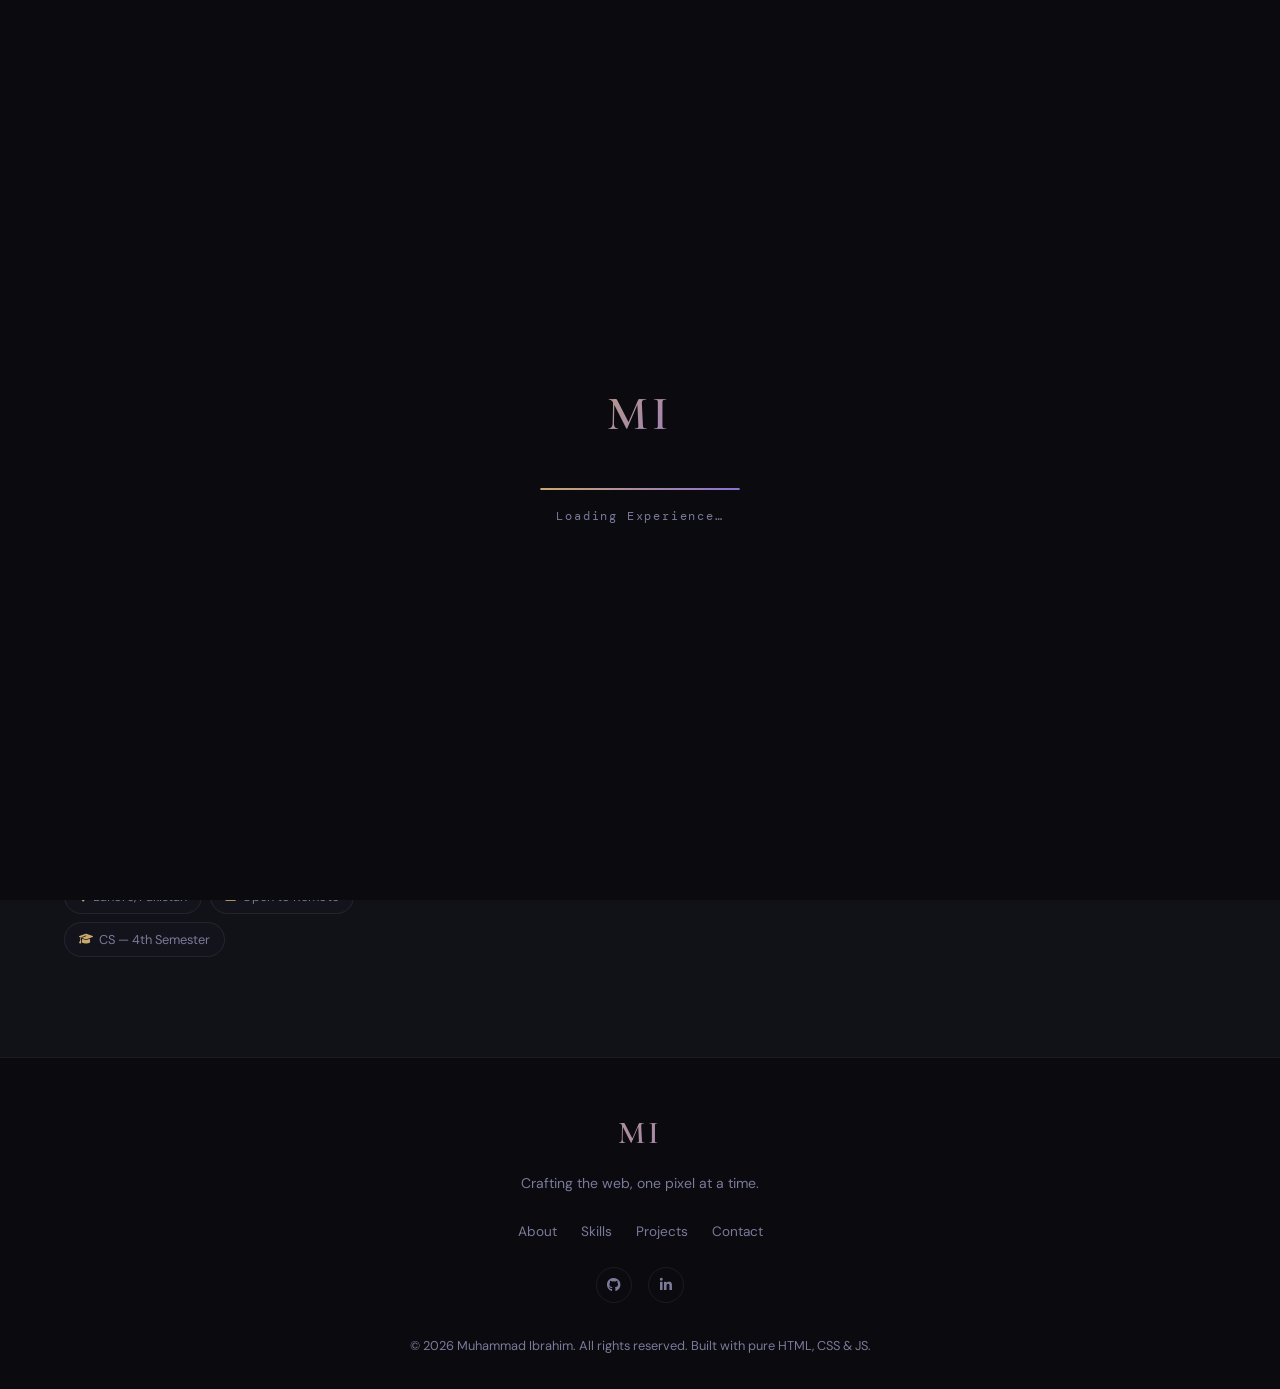
==== commit f906e08f: "first" ====
--- a/about.html
+++ b/about.html
@@ -3,7 +3,8 @@
     <head>
         <meta charset="UTF-8">
         <meta name="viewport" content="width=device-width, initial-scale=1.0">
-        <meta name="description" content="About Muhammad Ibrahim — CS student, frontend developer, and lifelong learner.">
+        <meta name="description" content="About Muhammad Ibrahim — frontend developer and Computer Science student in Lahore, Pakistan.">
+        <meta name="author" content="Muhammad Ibrahim">
         <title>About — Muhammad Ibrahim</title>
         <link rel="preconnect" href="https://fonts.googleapis.com">
         <link rel="preconnect" href="https://fonts.gstatic.com" crossorigin>
@@ -12,216 +13,158 @@
         <link rel="stylesheet" href="style.css">
     </head>
     <body>
-        <button id="back-to-top" aria-label="Back to top">
-            <i class="fas fa-arrow-up"></i>
-        </button>
-        <header id="navbar">
-            <nav class="nav-inner">
-                <a href="index.html" class="nav-logo">MI</a>
-                <ul class="nav-links">
-                    <li>
-                        <a href="index.html" class="nav-link">Home</a>
-                    </li>
-                    <li>
-                        <a href="about.html" class="nav-link">About</a>
-                    </li>
-                    <li>
-                        <a href="skills.html" class="nav-link">Skills</a>
-                    </li>
-                    <li>
-                        <a href="projects.html" class="nav-link">Projects</a>
-                    </li>
-                    <li>
-                        <a href="experience.html" class="nav-link">Experience</a>
-                    </li>
-                    <li>
-                        <a href="index.html#contact" class="nav-link">Contact</a>
-                    </li>
+        <div id="preloader" aria-hidden="true">
+            <div class="preloader-inner">
+                <div class="preloader-logo">MI</div>
+                <div class="preloader-bar"><div class="preloader-fill"></div></div>
+                <div class="preloader-text">Loading Experience…</div>
+            </div>
+        </div>
+        <div id="cursor" aria-hidden="true"></div>
+        <div id="cursor-follower" aria-hidden="true"></div>
+        <button id="back-to-top" aria-label="Back to top"><i class="fas fa-arrow-up"></i></button>
+        <header id="navbar" role="banner">
+            <nav class="nav-container" aria-label="Main navigation">
+                <a href="index.html" class="nav-logo" aria-label="Muhammad Ibrahim Home">MI</a>
+                <ul class="nav-links" role="list">
+                    <li><a href="about.html" class="nav-link active">About</a></li>
+<li><a href="skills.html" class="nav-link">Skills</a></li>
+<li><a href="projects.html" class="nav-link">Projects</a></li>
+<li><a href="experience.html" class="nav-link">Experience</a></li>
+<li><a href="awards.html" class="nav-link">Awards</a></li>
+<li><a href="contact.html" class="nav-link">Contact</a></li>
+
                 </ul>
-                <div class="nav-right">
-                    <button id="theme-toggle" aria-label="Toggle theme">
-                        <i id="theme-icon" class="fas fa-sun"></i>
+                <div class="nav-actions">
+                    <button id="theme-toggle" aria-label="Toggle dark/light mode" title="Toggle theme">
+                        <i class="fas fa-moon" id="theme-icon"></i>
                     </button>
-                    <a href="index.html#contact" class="btn-hire">Hire Me</a>
-                    <button
-                        class="hamburger"
-                        id="hamburger"
-                        aria-label="Menu"
-                        aria-expanded="false"
-                    >
-                        <span></span>
-                        <span></span>
-                        <span></span>
+                    <a href="contact.html" class="btn-hire" aria-label="Hire Me">Hire Me</a>
+                    <button class="hamburger" id="hamburger" aria-label="Open menu" aria-expanded="false">
+                        <span></span><span></span><span></span>
                     </button>
                 </div>
             </nav>
-            <div class="mobile-menu" id="mobile-menu">
+            <div class="mobile-menu" id="mobile-menu" aria-hidden="true">
                 <ul>
-                    <li>
-                        <a href="index.html" class="mobile-link">Home</a>
-                    </li>
-                    <li>
-                        <a href="about.html" class="mobile-link active">About</a>
-                    </li>
-                    <li>
-                        <a href="skills.html" class="mobile-link">Skills</a>
-                    </li>
-                    <li>
-                        <a href="projects.html" class="mobile-link">Projects</a>
-                    </li>
-                    <li>
-                        <a href="experience.html" class="mobile-link">Experience</a>
-                    </li>
-                    <li>
-                        <a href="index.html#contact" class="mobile-link">Contact</a>
-                    </li>
+                    <li><a href="about.html" class="mobile-link">About</a></li>
+<li><a href="skills.html" class="mobile-link">Skills</a></li>
+<li><a href="projects.html" class="mobile-link">Projects</a></li>
+<li><a href="experience.html" class="mobile-link">Experience</a></li>
+<li><a href="awards.html" class="mobile-link">Awards</a></li>
+<li><a href="contact.html" class="mobile-link">Contact</a></li>
+
                 </ul>
             </div>
         </header>
         <main>
-            <!-- PAGE HEADER -->
-            <div class="page-header" style="background:var(--bg-2);">
+            <section id="about" aria-labelledby="about-heading" style="padding-top:150px">
                 <div class="container">
-                    <p class="section-eyebrow reveal">About Me</p>
-                    <h1 class="section-title reveal">The Story
-                        <em>Behind</em> the Code
-                    </h1>
-                    <p class="section-desc reveal">A passionate CS student from Lahore, building real projects and learning every single day.</p>
-                </div>
-                <!-- subtle orbs -->
-                <div style="position:absolute;top:-10%;right:-5%;width:420px;height:420px;border-radius:50%;background:radial-gradient(circle,rgba(201,169,110,0.12),transparent 70%);filter:blur(60px);pointer-events:none;" aria-hidden="true"></div>
-                <div style="position:absolute;bottom:-10%;left:-5%;width:300px;height:300px;border-radius:50%;background:radial-gradient(circle,rgba(139,111,212,0.12),transparent 70%);filter:blur(60px);pointer-events:none;" aria-hidden="true"></div>
-            </div>
-            <!-- ABOUT CONTENT -->
-            <div class="about-wrap" style="background:var(--bg);">
-                <div class="container">
+                    <div class="section-label reveal">About Me</div>
+                    <h2 id="about-heading" class="section-title reveal">
+                        The Story
+                        <em>Behind</em>
+                        the Code
+                    </h2>
                     <div class="about-grid">
-                        <!-- Image column -->
-                        <div class="about-img-col reveal">
+                        <div class="about-image-col reveal">
                             <div class="about-img-frame">
-                                <img
-                                    src="photo.png"
-                                    alt="Muhammad Ibrahim"
-                                    class="about-photo"
-                                    onerror="this.style.display='none';this.nextElementSibling.style.display='flex'"
-                                >
-                                <div class="about-photo-placeholder" style="display:none">
-                                    <i class="fas fa-user"></i>
-                                </div>
+                                <img src="photo.jpeg" alt="Muhammad Ibrahim portrait" class="about-photo" loading="lazy"
+                                    onerror="this.style.display='none';this.parentElement.querySelector('.about-photo-ph').style.display='flex'">
+                                <div class="about-photo-ph" style="display:none"><i class="fas fa-user"></i></div>
                                 <div class="about-img-accent" aria-hidden="true"></div>
                             </div>
-                            <div class="about-chips">
-                                <span class="chip">
-                                    <i class="fas fa-map-marker-alt"></i> Lahore, Pakistan
-                                </span>
-                                <span class="chip">
-                                    <i class="fas fa-graduation-cap"></i> CS — 4th Semester
-                                </span>
-                                <span class="chip">
-                                    <i class="fas fa-briefcase"></i> Open to Remote
-                                </span>
-                                <span class="chip">
-                                    <i class="fab fa-github"></i> muhammadibrahem
-                                </span>
+                            <div class="about-quick-info">
+                                <div class="info-chip"><i class="fas fa-map-marker-alt"></i> Lahore, Pakistan</div>
+                                <div class="info-chip"><i class="fas fa-briefcase"></i> Open to Remote</div>
+                                <div class="info-chip"><i class="fas fa-graduation-cap"></i> CS — 4th Semester</div>
                             </div>
                         </div>
-                        <!-- Text column -->
                         <div class="about-text-col">
                             <p class="about-intro reveal">
-                                Hi, I'm
-                                <strong>Muhammad Ibrahim</strong>
-                                — a frontend developer who believes the best way to learn is to build.
+                                Hi, I'm <strong>Muhammad Ibrahim</strong> — a passionate frontend developer who turns ideas into beautiful, functional web experiences.
                             </p>
-                            <p class="about-body reveal">
-                                I'm currently in my 4th semester of Computer Science, and I've spent that time doing something concrete: building over 13 real projects. From a weather app to a drawing canvas, from a movie finder to a full restaurant UI — every project has been a lesson in disguise.
-                            </p>
-                            <p class="about-body reveal">
-                                My core stack is the fundamental trio: HTML, CSS, and JavaScript. I'm a firm believer that you need to deeply understand the foundations before layering on frameworks. That's why I spend time mastering the basics — DOM manipulation, the Fetch API, Canvas, localStorage — before reaching for libraries.
-                            </p>
-                            <p class="about-body reveal">
-                                I'm currently expanding into ReactJS and learning how to structure larger applications. My goal is to become a well-rounded frontend developer who can take a design from concept to a fast, accessible, responsive reality.
-                            </p>
-                            <p class="about-body reveal">
-                                Beyond code, I'm curious by nature. I enjoy exploring UI design, reading about web performance, and occasionally breaking things just to understand how they work. If you have a project or opportunity, I'd love to connect.
-                            </p>
+                            <p class="about-body reveal">I'm currently in my 4th semester of Computer Science, and I've spent that time building real projects — not just studying. From weather apps and drawing tools to movie finders and restaurant UIs, I love learning by doing.</p>
+                            <p class="about-body reveal">My stack is the classic trio: HTML, CSS, and JavaScript. I believe you should master the fundamentals before anything else, and that's exactly what I'm doing — one project at a time.</p>
+                            <p class="about-body reveal">I'm always looking to improve, collaborate, and take on new challenges. If you have an idea or opportunity, let's talk.</p>
                             <div class="about-cta reveal">
-                                <a href="projects.html" class="btn-primary">See My Projects
-                                    <i class="fas fa-arrow-right"></i>
-                                </a>
-                                <a href="index.html#contact" class="btn-ghost">Get in Touch
-                                    <i class="fas fa-external-link-alt"></i>
-                                </a>
+                                <a href="contact.html" class="btn-primary">Let's Connect <i class="fas fa-arrow-right"></i></a>
+                                <a href="projects.html" class="btn-text">See My Work <i class="fas fa-external-link-alt"></i></a>
                             </div>
                         </div>
                     </div>
                 </div>
-            </div>
-            <!-- QUICK FACTS STRIP -->
-            <div style="background:var(--bg-2); padding:60px 0;">
-                <div class="container">
-                    <div style="display:grid;grid-template-columns:repeat(auto-fit,minmax(180px,1fr));gap:1.25rem;">
-                        <div class="qnav-card reveal" data-delay="1" style="text-align:center;align-items:center;">
-                            <div class="qnav-icon">
-                                <i class="fas fa-code"></i>
-                            </div>
-                            <h3 style="font-size:1.7rem;font-family:'Cormorant Garamond',serif;background:var(--gradient);-webkit-background-clip:text;-webkit-text-fill-color:transparent;background-clip:text;">13+</h3>
-                            <p>Projects Built</p>
-                        </div>
-                        <div class="qnav-card reveal" data-delay="2" style="text-align:center;align-items:center;">
-                            <div class="qnav-icon">
-                                <i class="fas fa-graduation-cap"></i>
-                            </div>
-                            <h3 style="font-size:1.7rem;font-family:'Cormorant Garamond',serif;background:var(--gradient);-webkit-background-clip:text;-webkit-text-fill-color:transparent;background-clip:text;">4th</h3>
-                            <p>Semester of CS</p>
-                        </div>
-                        <div class="qnav-card reveal" data-delay="3" style="text-align:center;align-items:center;">
-                            <div class="qnav-icon">
-                                <i class="fas fa-tools"></i>
-                            </div>
-                            <h3 style="font-size:1.7rem;font-family:'Cormorant Garamond',serif;background:var(--gradient);-webkit-background-clip:text;-webkit-text-fill-color:transparent;background-clip:text;">3+</h3>
-                            <p>Core Technologies</p>
-                        </div>
-                        <div class="qnav-card reveal" data-delay="4" style="text-align:center;align-items:center;">
-                            <div class="qnav-icon">
-                                <i class="fab fa-github"></i>
-                            </div>
-                            <h3 style="font-size:1.7rem;font-family:'Cormorant Garamond',serif;background:var(--gradient);-webkit-background-clip:text;-webkit-text-fill-color:transparent;background-clip:text;">Open</h3>
-                            <p>Source on GitHub</p>
+            </section>
+            <div id="project-modal" class="modal-overlay" role="dialog" aria-modal="true" aria-labelledby="modal-title" aria-hidden="true">
+                <div class="modal-box">
+                    <button class="modal-close" id="modal-close" aria-label="Close modal"><i class="fas fa-times"></i></button>
+                    <div class="modal-img-wrap"><div class="modal-img-ph" id="modal-icon"><i class="fas fa-globe"></i></div></div>
+                    <div class="modal-content">
+                        <h3 id="modal-title" class="modal-title"></h3>
+                        <p id="modal-desc" class="modal-desc"></p>
+                        <div id="modal-tags" class="modal-tags"></div>
+                        <div id="modal-features" class="modal-features"></div>
+                        <div class="modal-actions">
+                            <a href="#" class="btn-primary" id="modal-live"><i class="fas fa-external-link-alt"></i> Live Demo</a>
+                            <a href="#" class="btn-outline" id="modal-code"><i class="fab fa-github"></i> Source Code</a>
                         </div>
                     </div>
                 </div>
             </div>
+            <div class="testimonials-slider" role="region" aria-label="Testimonials" style="display:none" aria-hidden="true">
+                
+                <div class="testimonials-track" id="testimonials-track">
+                    <div class="testimonial-card" role="article">
+                        <p class="testimonial-text">placeholder</p>
+                    </div>
+                </div>
+                <div class="slider-controls">
+                    <button class="slider-btn" id="slider-prev" aria-label="Previous testimonial"><i class="fas fa-chevron-left"></i></button>
+                    <div class="slider-dots" id="slider-dots" role="tablist"></div>
+                    <button class="slider-btn" id="slider-next" aria-label="Next testimonial"><i class="fas fa-chevron-right"></i></button>
+                </div>
+
+            </div>
+            <form class="contact-form" id="contact-form" novalidate aria-label="Contact form" style="display:none" aria-hidden="true">
+                <div class="form-group">
+                    <label for="name">Name</label>
+                    <input type="text" id="name" name="name" placeholder="Your full name" required aria-required="true">
+                </div>
+                <div class="form-group">
+                    <label for="email">Email</label>
+                    <input type="email" id="email" name="email" placeholder="your@email.com" required aria-required="true">
+                </div>
+                <div class="form-group">
+                    <label for="subject">Subject</label>
+                    <input type="text" id="subject" name="subject" placeholder="Project inquiry">
+                </div>
+                <div class="form-group">
+                    <label for="message">Message</label>
+                    <textarea id="message" name="message" rows="5" placeholder="Tell me about your project…" required aria-required="true"></textarea>
+                </div>
+                <button type="submit" class="btn-primary btn-full" aria-label="Send message">Send Message <i class="fas fa-paper-plane"></i></button>
+                <div class="form-success" id="form-success" role="alert" aria-live="polite">
+                    <i class="fas fa-check-circle"></i> Message sent! I'll be in touch soon.
+                </div>
+            </form>
         </main>
-        <footer>
-            <div class="footer-inner">
+        <footer id="footer" role="contentinfo">
+            <div class="footer-container">
                 <div class="footer-logo">MI</div>
-                <p class="footer-tagline">Crafting the web, one project at a time.</p>
+                <p class="footer-tagline">Crafting the web, one pixel at a time.</p>
                 <div class="footer-links">
                     <a href="about.html">About</a>
                     <a href="skills.html">Skills</a>
                     <a href="projects.html">Projects</a>
-                    <a href="experience.html">Experience</a>
-                    <a href="index.html#contact">Contact</a>
+                    <a href="contact.html">Contact</a>
                 </div>
                 <div class="footer-social">
-                    <a
-                        href="https://github.com/muhammadibrahem"
-                        target="_blank"
-                        rel="noopener"
-                        aria-label="GitHub"
-                    >
-                        <i class="fab fa-github"></i>
-                    </a>
-                    <a href="https://mail.google.com/mail/?view=cm&fs=1&to=muibraheem662@gmail.com" target="_blank" aria-label="Email">
-                        <i class="fas fa-envelope"></i>
-                    </a>
-                    <a href="#" aria-label="LinkedIn">
-                        <i class="fab fa-linkedin-in"></i>
-                    </a>
+                    <a href="https://github.com/muhammadibrahem" aria-label="GitHub"><i class="fab fa-github"></i></a>
+                    <a href="https://www.linkedin.com/in/muhammad-ibrahim-3a3673318/" aria-label="LinkedIn"><i class="fab fa-linkedin-in"></i></a>
                 </div>
-                <p class="footer-copy">© 2026 Muhammad Ibrahim. Built with HTML, CSS &amp; JavaScript.</p>
+                <p class="footer-copy">© 2026 Muhammad Ibrahim. All rights reserved. Built with pure HTML, CSS &amp; JS.</p>
             </div>
         </footer>
         <script src="script.js"></script>
     </body>
-</html>
+</html>
